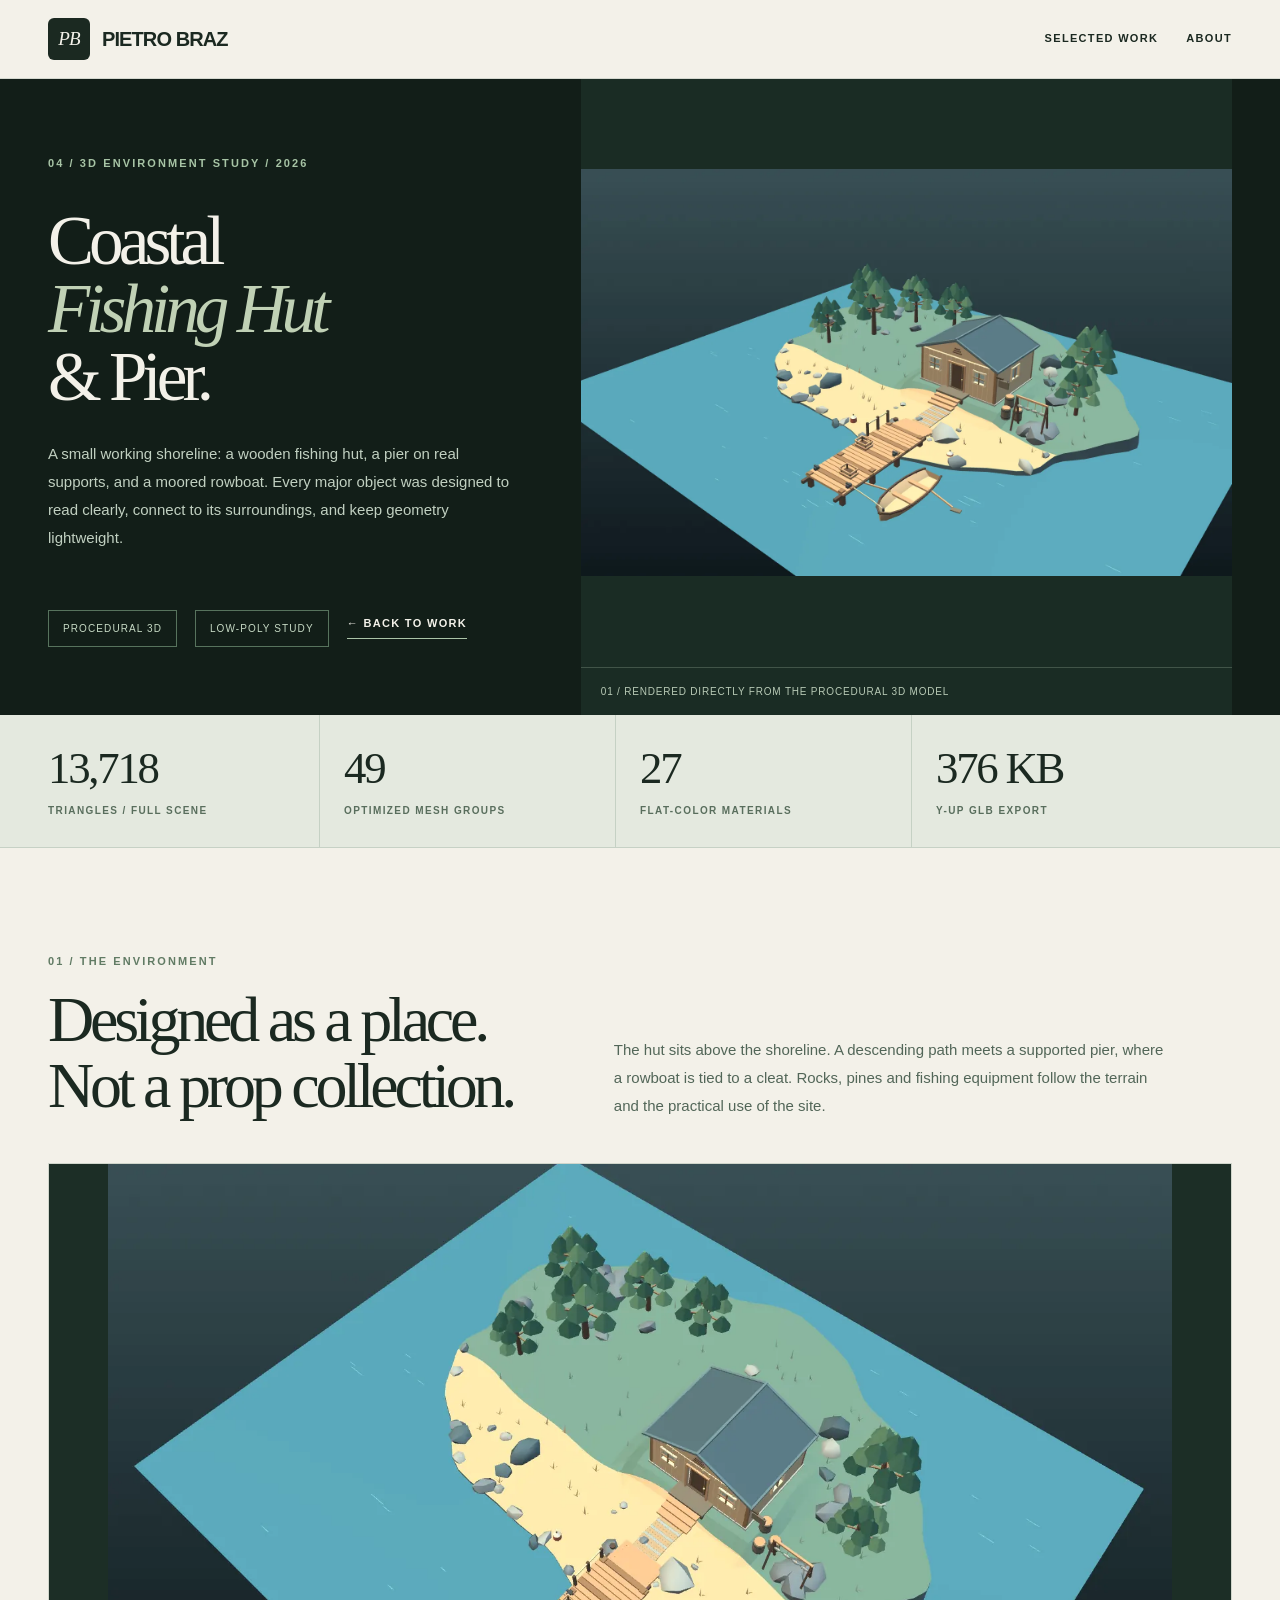
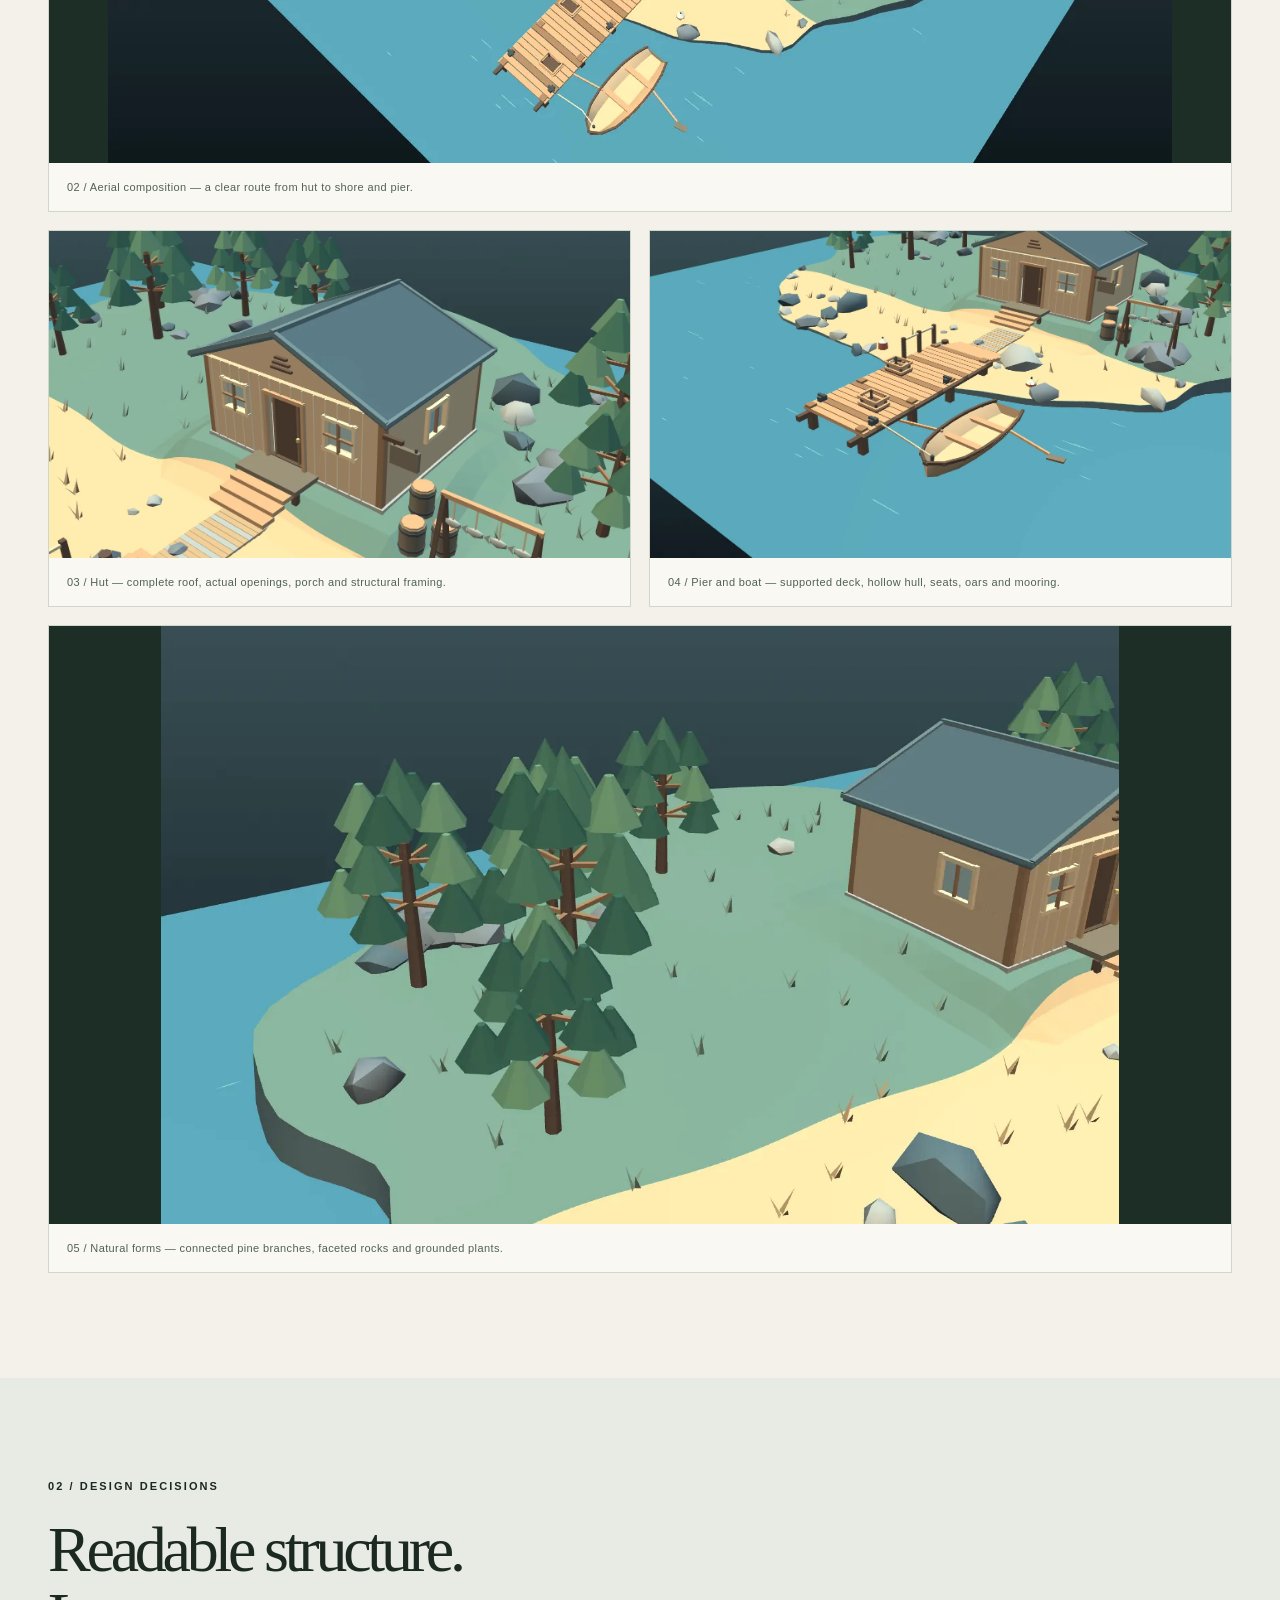
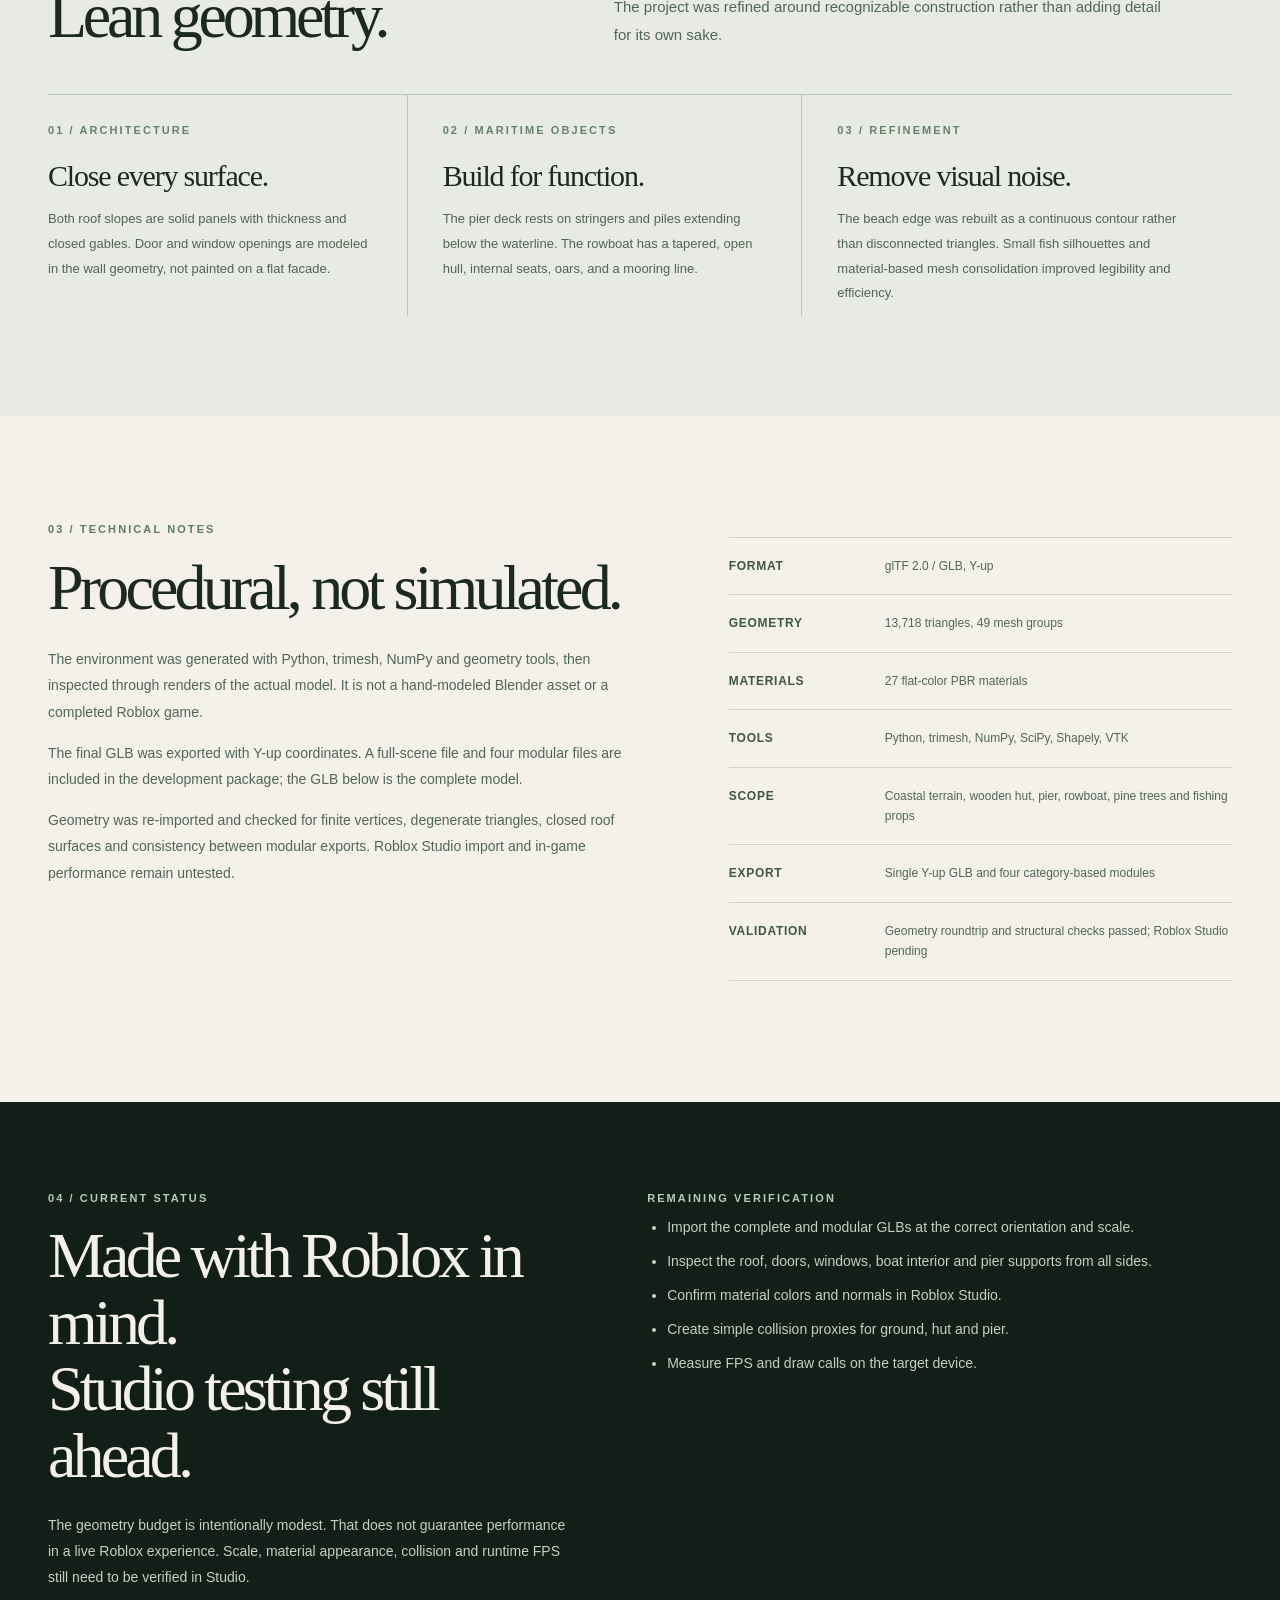
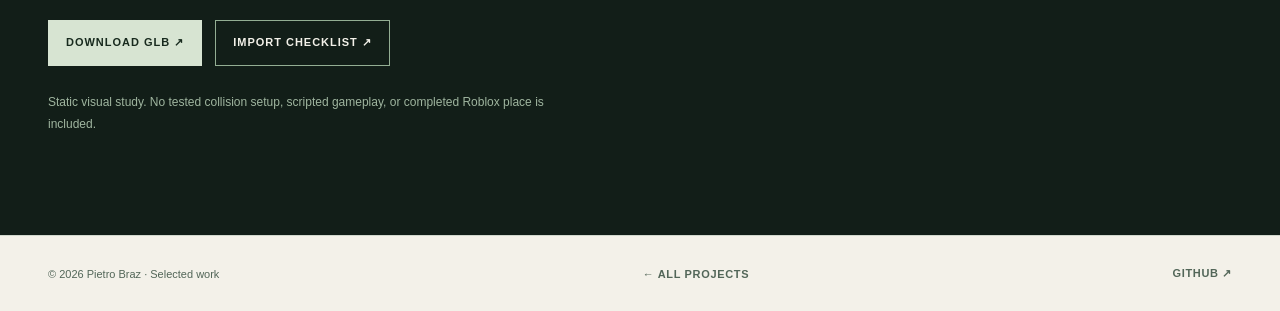
==== projects/coastal-fishing-hut-pier.html @ a3931c4f "Publish Coastal Fishing Hut & Pier low-poly environment study" ====
<!doctype html>
<html lang="en">
<head>
<meta charset="utf-8">
<meta name="viewport" content="width=device-width, initial-scale=1">
<meta name="theme-color" content="#1b2921">
<meta name="author" content="Pietro Braz">
<meta name="description" content="Coastal Fishing Hut & Pier is an original low-poly 3D environment study: a complete wooden fishing hut, supported pier, hollow rowboat and coherent coastal terrain. View real model renders and technical notes.">
<meta name="robots" content="index, follow, max-image-preview:large">
<link rel="canonical" href="https://pie030.github.io/projects/coastal-fishing-hut-pier.html">
<link rel="icon" href="../favicon.svg" type="image/svg+xml">
<meta property="og:type" content="article">
<meta property="og:title" content="Coastal Fishing Hut & Pier — Pietro Braz">
<meta property="og:description" content="An original low-poly coastal environment study: 13,718 triangles, 49 mesh groups, a hollow rowboat and an import-ready Y-up GLB for further Roblox Studio testing.">
<meta property="og:url" content="https://pie030.github.io/projects/coastal-fishing-hut-pier.html">
<meta property="og:image" content="https://pie030.github.io/assets/coastal-social.jpg">
<meta property="og:image:width" content="1200"><meta property="og:image:height" content="630">
<meta name="twitter:card" content="summary_large_image">
<meta name="twitter:image" content="https://pie030.github.io/assets/coastal-social.jpg">
<title>Coastal Fishing Hut & Pier — Pietro Braz</title>
<link rel="stylesheet" href="../css/creekside.css">
</head>
<body>
<a class="skip" href="#main">Skip to content</a>
<header class="header"><div class="wrap header-inner"><a class="brand" href="../index.html" aria-label="Pietro Braz, portfolio home"><span class="mark" aria-hidden="true">PB</span><span>PIETRO BRAZ</span></a><nav class="nav" aria-label="Project navigation"><a href="../index.html#work">Selected work</a><a href="../index.html#about">About</a></nav></div></header>
<main id="main">
<section class="hero"><div class="wrap hero-grid">
<div class="hero-copy"><div><div class="eyebrow">04 / 3D Environment Study / 2026</div><h1>Coastal<br><em>Fishing Hut</em><br>&amp; Pier.</h1><p>A small working shoreline: a wooden fishing hut, a pier on real supports, and a moored rowboat. Every major object was designed to read clearly, connect to its surroundings, and keep geometry lightweight.</p></div><div class="hero-bottom"><span class="pill">Procedural 3D</span><span class="pill">Low-poly study</span><a class="back" href="../index.html#work">← Back to work</a></div></div>
<figure class="hero-visual"><img src="../assets/coastal-hero.webp" width="1600" height="1000" alt="Actual 3D render of a low-poly fishing hut on an island, with a wooden pier, rowboat, sandy shore and pines" fetchpriority="high"><figcaption>01 / Rendered directly from the procedural 3D model</figcaption></figure>
</div></section>
<div class="stats"><div class="wrap stats-grid"><div class="stat"><strong>13,718</strong><span>Triangles / Full scene</span></div><div class="stat"><strong>49</strong><span>Optimized mesh groups</span></div><div class="stat"><strong>27</strong><span>Flat-color materials</span></div><div class="stat"><strong>376 KB</strong><span>Y-up GLB export</span></div></div></div>
<section class="section" id="scene"><div class="wrap"><div class="section-head"><div><div class="eyebrow">01 / The environment</div><h2>Designed as a place.<br>Not a prop collection.</h2></div><p>The hut sits above the shoreline. A descending path meets a supported pier, where a rowboat is tied to a cleat. Rocks, pines and fishing equipment follow the terrain and the practical use of the site.</p></div>
<div class="gallery">
<figure class="frame wide"><img src="../assets/coastal-aerial.webp" alt="Aerial view showing the hut, descending path, supported pier, boat, beach and wooded headland" width="1600" height="900" loading="lazy"><figcaption>02 / Aerial composition — a clear route from hut to shore and pier.</figcaption></figure>
<figure class="frame half"><img src="../assets/coastal-hut.webp" alt="Close-up of the wooden fishing hut with fully closed gabled roof, actual window openings, door, porch and stairs" width="1400" height="875" loading="lazy"><figcaption>03 / Hut — complete roof, actual openings, porch and structural framing.</figcaption></figure>
<figure class="frame half"><img src="../assets/coastal-boat.webp" alt="Close-up of the pier with support piles below the water, crates, cleats and a hollow tapered rowboat with oars" width="1400" height="875" loading="lazy"><figcaption>04 / Pier and boat — supported deck, hollow hull, seats, oars and mooring.</figcaption></figure>
<figure class="frame wide"><img src="../assets/coastal-nature.webp" alt="Faceted pines with connected trunks and branches, coastal rocks and grasses on the land" width="1400" height="875" loading="lazy"><figcaption>05 / Natural forms — connected pine branches, faceted rocks and grounded plants.</figcaption></figure>
</div></div></section>
<section class="process"><div class="wrap"><div class="eyebrow">02 / Design decisions</div><div class="section-head" style="margin-top:4px;margin-bottom:0"><h2>Readable structure.<br>Lean geometry.</h2><p>The project was refined around recognizable construction rather than adding detail for its own sake.</p></div><div class="process-grid">
<div class="process-item"><div class="eyebrow">01 / Architecture</div><h3>Close every surface.</h3><p>Both roof slopes are solid panels with thickness and closed gables. Door and window openings are modeled in the wall geometry, not painted on a flat facade.</p></div>
<div class="process-item"><div class="eyebrow">02 / Maritime objects</div><h3>Build for function.</h3><p>The pier deck rests on stringers and piles extending below the waterline. The rowboat has a tapered, open hull, internal seats, oars, and a mooring line.</p></div>
<div class="process-item"><div class="eyebrow">03 / Refinement</div><h3>Remove visual noise.</h3><p>The beach edge was rebuilt as a continuous contour rather than disconnected triangles. Small fish silhouettes and material-based mesh consolidation improved legibility and efficiency.</p></div>
</div></div></section>
<section class="section"><div class="wrap details"><div><div class="eyebrow">03 / Technical notes</div><h2>Procedural, not simulated.</h2><p>The environment was generated with Python, trimesh, NumPy and geometry tools, then inspected through renders of the actual model. It is not a hand-modeled Blender asset or a completed Roblox game.</p><p>The final GLB was exported with Y-up coordinates. A full-scene file and four modular files are included in the development package; the GLB below is the complete model.</p><p>Geometry was re-imported and checked for finite vertices, degenerate triangles, closed roof surfaces and consistency between modular exports. Roblox Studio import and in-game performance remain untested.</p></div><dl class="facts"><div class="fact"><dt>Format</dt><dd>glTF 2.0 / GLB, Y-up</dd></div><div class="fact"><dt>Geometry</dt><dd>13,718 triangles, 49 mesh groups</dd></div><div class="fact"><dt>Materials</dt><dd>27 flat-color PBR materials</dd></div><div class="fact"><dt>Tools</dt><dd>Python, trimesh, NumPy, SciPy, Shapely, VTK</dd></div><div class="fact"><dt>Scope</dt><dd>Coastal terrain, wooden hut, pier, rowboat, pine trees and fishing props</dd></div><div class="fact"><dt>Export</dt><dd>Single Y-up GLB and four category-based modules</dd></div><div class="fact"><dt>Validation</dt><dd>Geometry roundtrip and structural checks passed; Roblox Studio pending</dd></div></dl></div></section>
<section class="status"><div class="wrap status-grid"><div><div class="eyebrow">04 / Current status</div><h2>Made with Roblox in mind.<br>Studio testing still ahead.</h2><p>The geometry budget is intentionally modest. That does not guarantee performance in a live Roblox experience. Scale, material appearance, collision and runtime FPS still need to be verified in Studio.</p><div class="actions"><a class="action primary" href="../assets/coastal-fishing-hut-pier-yup.glb" download>Download GLB ↗</a><a class="action" href="../docs/coastal-studio-validation.md">Import checklist ↗</a></div><p class="status-note">Static visual study. No tested collision setup, scripted gameplay, or completed Roblox place is included.</p></div><div><div class="eyebrow">Remaining verification</div><ul><li>Import the complete and modular GLBs at the correct orientation and scale.</li><li>Inspect the roof, doors, windows, boat interior and pier supports from all sides.</li><li>Confirm material colors and normals in Roblox Studio.</li><li>Create simple collision proxies for ground, hut and pier.</li><li>Measure FPS and draw calls on the target device.</li></ul></div></div></section>
</main>
<footer class="footer"><div class="wrap footer-inner"><span>© 2026 Pietro Braz · Selected work</span><a href="../index.html#work">← All projects</a><a href="https://github.com/pie030" target="_blank" rel="noopener noreferrer">GitHub ↗</a></div></footer>
</body></html>
---- css/creekside.css ----
:root{--forest:#1b2921;--deep:#121e18;--paper:#f3f1e9;--white:#faf9f4;--sage:#c0d1b5;--line:#d4d8cf;--ink:#1b2921;--muted:#526658;--serif:Georgia,'Times New Roman',serif;--sans:Arial,Helvetica,sans-serif}
*{box-sizing:border-box}html{scroll-behavior:smooth}body{margin:0;background:var(--paper);color:var(--ink);font-family:var(--sans);-webkit-font-smoothing:antialiased}a{color:inherit;text-decoration:none}img{max-width:100%;display:block}button{font:inherit}.wrap{width:min(1300px,calc(100% - 96px));margin-inline:auto}.skip{position:absolute;left:-9999px;top:8px;z-index:10;background:white;color:#17251b;padding:12px}.skip:focus{left:8px}:focus-visible{outline:3px solid #9fc69e;outline-offset:5px}
.header{position:relative;z-index:2;background:#f3f1e9;border-bottom:1px solid var(--line)}.header-inner{min-height:78px;display:flex;align-items:center;justify-content:space-between;gap:22px}.brand{display:flex;align-items:center;gap:12px;font-weight:800;letter-spacing:-.045em;font-size:20px;white-space:nowrap}.mark{display:grid;place-items:center;width:42px;height:42px;border-radius:6px;background:var(--forest);color:var(--paper);font:italic 19px var(--serif)}.nav{display:flex;gap:28px;align-items:center}.nav a{font-size:11px;letter-spacing:.12em;text-transform:uppercase;font-weight:700;line-height:1.6}.nav a:hover,.footer a:hover{text-decoration:underline;text-underline-offset:5px}
.eyebrow{font-size:11px;font-weight:700;letter-spacing:.19em;text-transform:uppercase;line-height:1.6}.hero{background:var(--deep);color:var(--paper)}.hero-grid{display:grid;grid-template-columns:minmax(0,.9fr) minmax(0,1.1fr);min-height:620px}.hero-copy{padding:76px 44px 68px 0;display:flex;flex-direction:column;justify-content:space-between;min-width:0}.hero .eyebrow{color:#a7c4a5}.hero h1{font:400 clamp(55px,5.4vw,88px)/.99 var(--serif);letter-spacing:-.072em;margin:34px 0 28px;text-wrap:balance}.hero h1 em{font-weight:400;color:var(--sage)}.hero p{font-size:15px;line-height:1.88;color:#c1d0c1;max-width:470px}.hero-bottom{display:flex;align-items:center;gap:18px;flex-wrap:wrap;margin-top:42px}.pill{font-size:10px;letter-spacing:.11em;text-transform:uppercase;border:1px solid #57735d;color:#c6d9c4;padding:12px 14px}.back{font-size:11px;font-weight:700;letter-spacing:.12em;text-transform:uppercase;border-bottom:1px solid #abc4a8;padding-bottom:9px}.hero-visual{margin:0;min-width:0;display:flex;flex-direction:column;background:#1a2c24;align-self:stretch}.hero-visual img{width:100%;height:100%;min-height:520px;object-fit:contain;flex:1}.hero-visual figcaption{font-size:10px;letter-spacing:.08em;text-transform:uppercase;color:#b7c9b5;padding:16px 20px;border-top:1px solid #415448;line-height:1.5}
.stats{background:#e4e9df;border-bottom:1px solid #c6d1c5}.stats-grid{display:grid;grid-template-columns:repeat(4,minmax(0,1fr))}.stat{padding:29px 24px 29px 0;border-right:1px solid #c5d1c4;margin-right:24px}.stat:last-child{border:0;margin-right:0}.stat strong{display:block;font:400 clamp(32px,3.5vw,51px)/1.1 var(--serif);letter-spacing:-.05em}.stat span{display:block;font-size:10px;font-weight:700;letter-spacing:.14em;text-transform:uppercase;color:#596e5d;margin-top:10px;line-height:1.5}
.section{padding:105px 0}.section-head{display:grid;grid-template-columns:minmax(0,.9fr) minmax(0,1.1fr);gap:60px;align-items:end;margin-bottom:44px}.section-head h2{font:400 clamp(48px,5vw,75px)/1.03 var(--serif);letter-spacing:-.066em;margin:17px 0 0;text-wrap:balance}.section-head p{max-width:550px;margin:0;font-size:15px;line-height:1.85;color:#526658}.section .eyebrow{color:#617b64}.gallery{display:grid;grid-template-columns:repeat(12,minmax(0,1fr));gap:18px}.frame{margin:0;background:#1c2e26;border:1px solid #d0d6cb;overflow:hidden;min-width:0}.frame img{width:100%;height:auto;aspect-ratio:16/9;object-fit:cover}.frame figcaption{background:#f9f8f2;color:#506255;padding:15px 18px;font-size:11px;line-height:1.65;letter-spacing:.035em}.frame.wide{grid-column:span 12}.frame.half{grid-column:span 6}.frame.wide img{aspect-ratio:16/8.1;object-fit:contain;background:#1c2e26}
.process{background:#e7ebe3;padding:100px 0}.process-grid{display:grid;grid-template-columns:repeat(3,minmax(0,1fr));gap:0;border-top:1px solid #b9c8b9;margin-top:45px}.process-item{padding:27px 35px 10px 0;margin-right:35px;border-right:1px solid #b9c8b9}.process-item:last-child{border:0;margin-right:0}.process-item h3{font:400 30px var(--serif);letter-spacing:-.04em;margin:20px 0 14px}.process-item p{font-size:13px;line-height:1.9;color:#516554;margin:0}.process-item .eyebrow{color:#66816b}
.details{display:grid;grid-template-columns:minmax(0,1.08fr) minmax(0,.92fr);gap:90px;align-items:start}.details h2{font:400 clamp(45px,5vw,72px)/1.05 var(--serif);letter-spacing:-.06em;margin:15px 0 25px}.details p{font-size:14px;line-height:1.9;color:#526658}.facts{border-top:1px solid #ccd4ca}.fact{display:grid;grid-template-columns:140px 1fr;gap:16px;border-bottom:1px solid #ccd4ca;padding:18px 0;font-size:12px;line-height:1.7}.fact dt{font-weight:700;letter-spacing:.06em;text-transform:uppercase;color:#425647}.fact dd{margin:0;color:#526658}.status{background:var(--deep);color:var(--paper);padding:88px 0}.status-grid{display:grid;grid-template-columns:minmax(0,.95fr) minmax(0,1.05fr);gap:70px}.status h2{font:400 clamp(45px,5vw,72px)/1.04 var(--serif);letter-spacing:-.06em;margin:16px 0 24px}.status p,.status li{font-size:14px;line-height:1.85;color:#c3d1c3}.status ul{padding-left:20px;margin:4px 0 0}.status li{padding:4px 0}.status .eyebrow{color:#b5cdb2}.actions{display:flex;gap:13px;flex-wrap:wrap;margin-top:29px}.action{display:inline-flex;align-items:center;justify-content:center;min-height:46px;padding:12px 17px;border:1px solid #93ae93;font-size:11px;letter-spacing:.09em;font-weight:700;text-transform:uppercase;color:#f3f1e9}.action.primary{background:#d7e4d2;color:#182a1e;border-color:#d7e4d2}.action:hover{filter:brightness(1.12)}.status-note{font-size:12px!important;color:#9fb59f!important;margin-top:25px}.footer{background:#f3f1e9;padding:31px 0;border-top:1px solid #d1d8cd}.footer-inner{display:flex;justify-content:space-between;align-items:center;gap:20px;flex-wrap:wrap;font-size:11px;color:#526658}.footer a{font-weight:700;letter-spacing:.06em;text-transform:uppercase}
@media(max-width:1000px){.hero-grid{grid-template-columns:1fr}.hero-copy{padding:62px 0 40px}.hero-visual img{min-height:0;max-height:560px}.section-head{gap:30px}.details{gap:45px}.status-grid{gap:45px}.wrap{width:min(100% - 64px,1300px)}}
@media(max-width:650px){.wrap{width:calc(100% - 36px)}.header-inner{min-height:68px}.brand{font-size:17px}.mark{width:36px;height:36px}.nav{gap:13px}.nav a{font-size:10px;letter-spacing:.04em}.nav a:nth-child(2){display:none}.hero-copy{padding:47px 0 34px}.hero h1{font-size:clamp(45px,11vw,68px);margin:24px 0}.hero p{font-size:14px}.hero-visual img{max-height:none;aspect-ratio:16/10;object-fit:contain}.stats-grid{grid-template-columns:repeat(2,minmax(0,1fr))}.stat{padding:23px 8px 23px 0;margin-right:10px}.stat:nth-child(2){border:0;margin-right:0}.stat:nth-child(-n+2){border-bottom:1px solid #c5d1c4}.stat strong{font-size:36px}.section{padding:68px 0}.section-head{grid-template-columns:1fr;gap:19px;margin-bottom:30px}.section-head h2{font-size:clamp(45px,11vw,64px)}.section-head p{font-size:14px}.gallery{gap:14px}.frame.half{grid-column:span 12}.frame.wide img{aspect-ratio:16/10}.process{padding:70px 0}.process-grid{grid-template-columns:1fr;margin-top:30px}.process-item{border-right:0;border-bottom:1px solid #b9c8b9;padding:24px 0;margin:0}.process-item:last-child{border:0}.details{grid-template-columns:1fr;gap:30px}.details h2{font-size:52px}.fact{grid-template-columns:112px 1fr}.status{padding:70px 0}.status-grid{grid-template-columns:1fr;gap:25px}.status h2{font-size:52px}.footer-inner{flex-direction:column;align-items:flex-start}}
@media(prefers-reduced-motion:reduce){html{scroll-behavior:auto}}
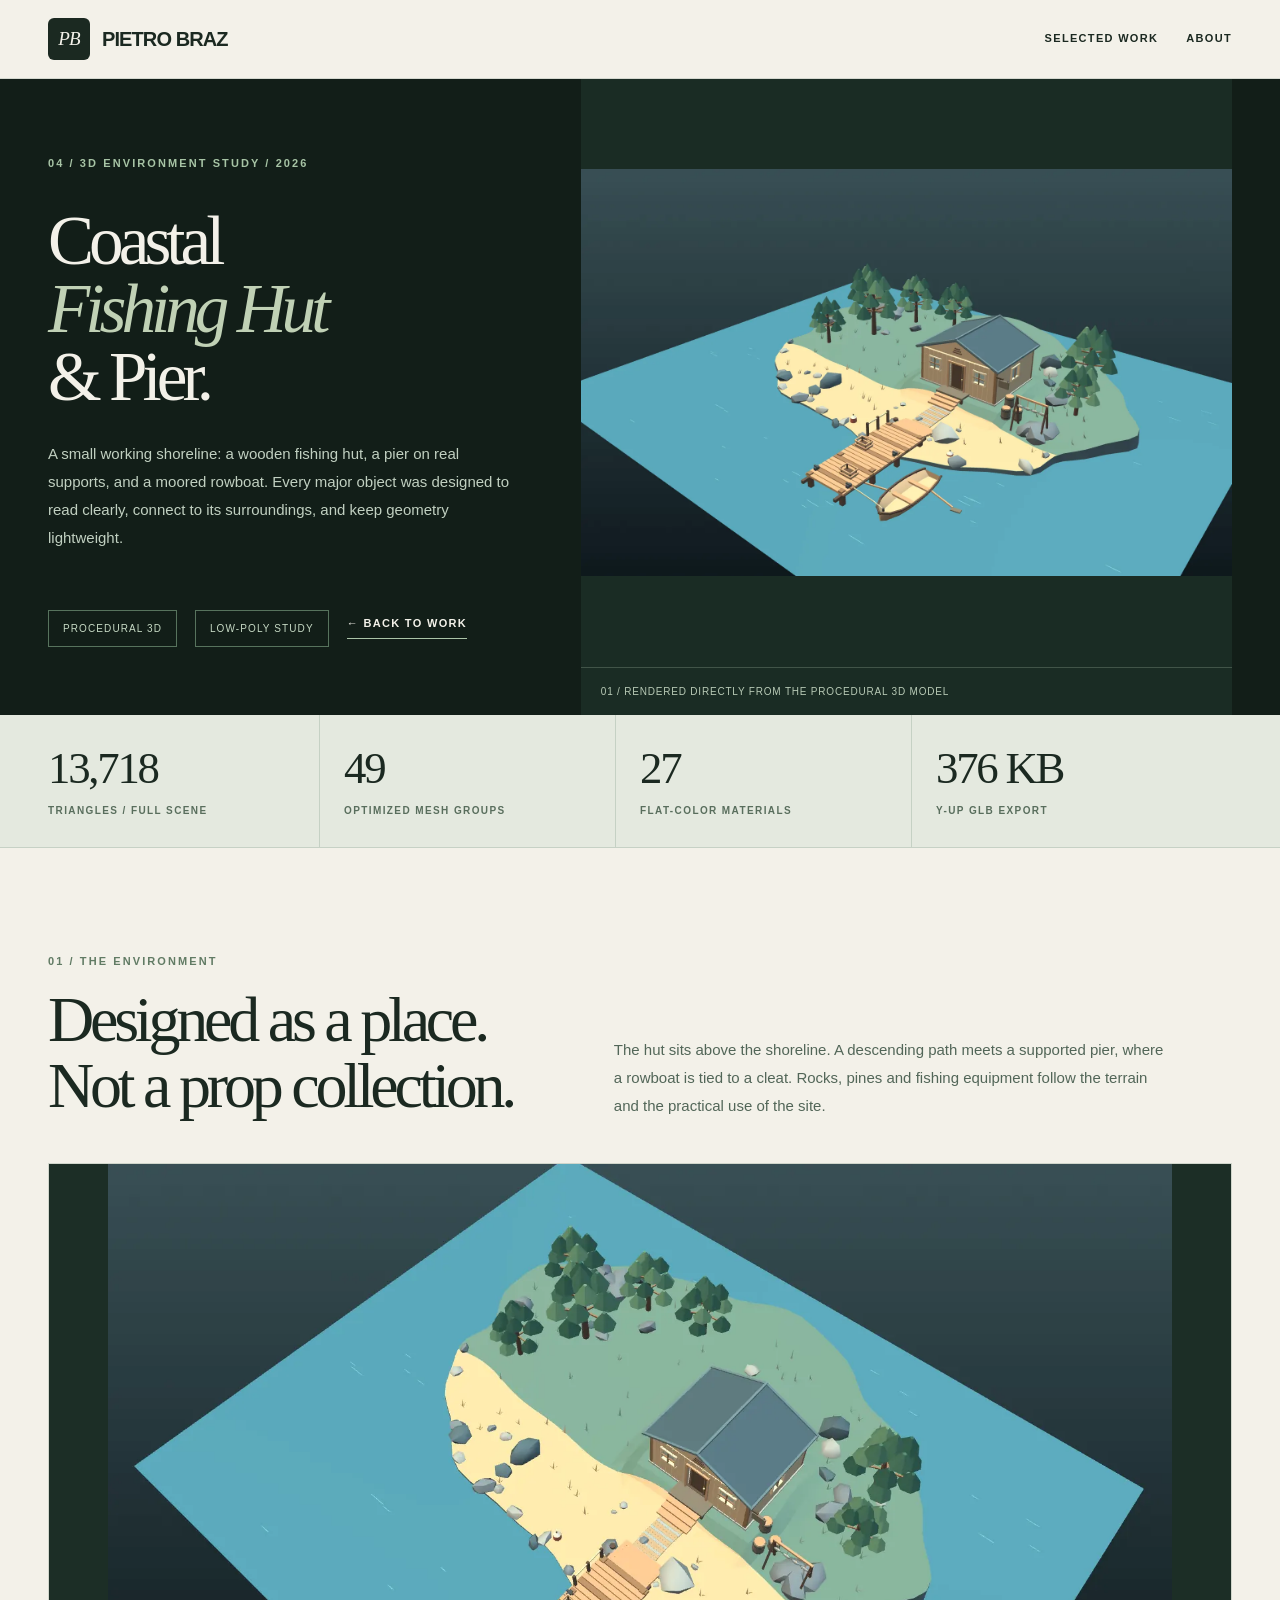
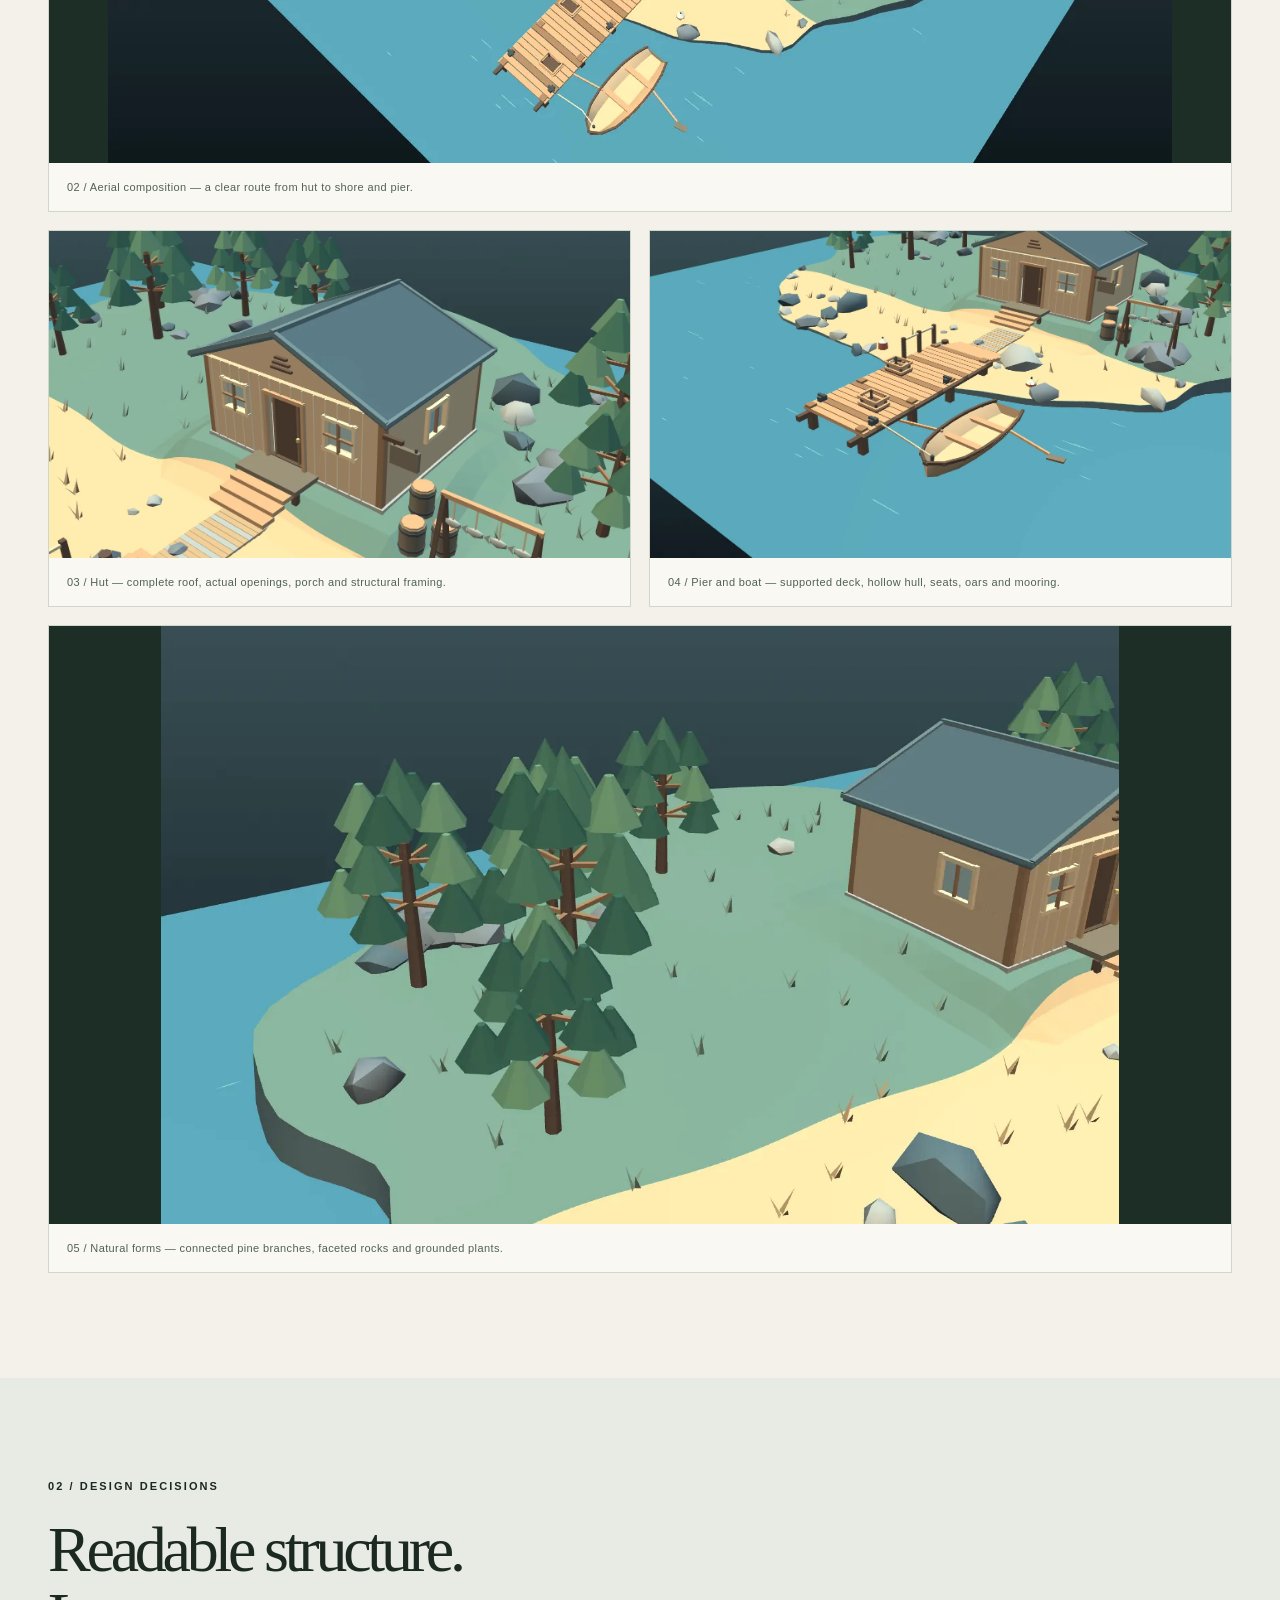
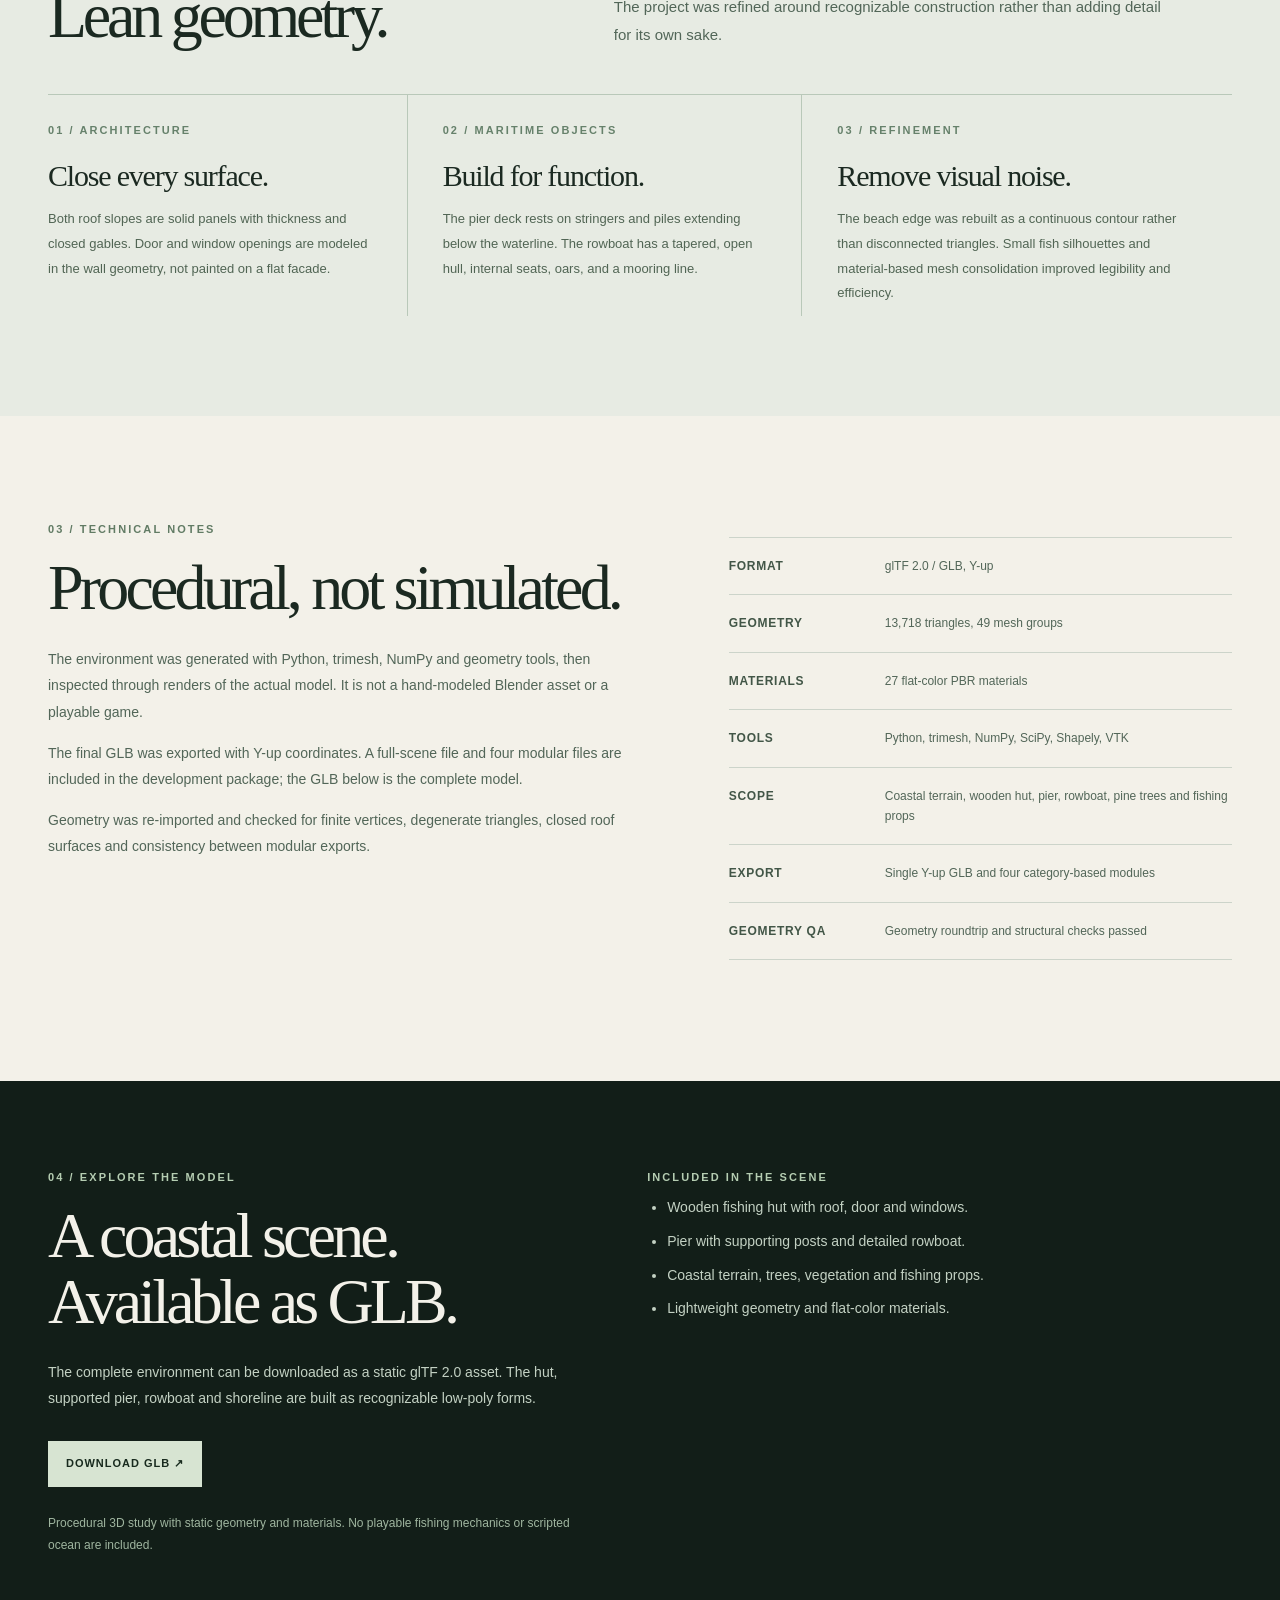
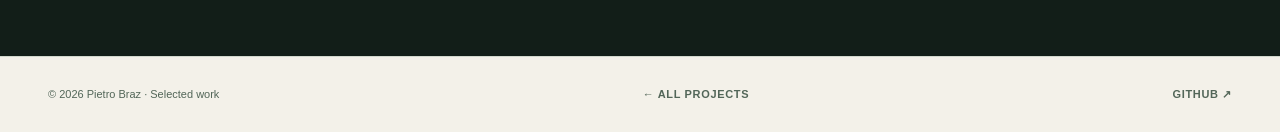
==== commit 3c38efea: "Remove Roblox Studio validation copy and checklists from portfolio" ====
--- a/projects/coastal-fishing-hut-pier.html
+++ b/projects/coastal-fishing-hut-pier.html
@@ -11,7 +11,7 @@
 <link rel="icon" href="../favicon.svg" type="image/svg+xml">
 <meta property="og:type" content="article">
 <meta property="og:title" content="Coastal Fishing Hut & Pier — Pietro Braz">
-<meta property="og:description" content="An original low-poly coastal environment study: 13,718 triangles, 49 mesh groups, a hollow rowboat and an import-ready Y-up GLB for further Roblox Studio testing.">
+<meta property="og:description" content="An original low-poly coastal environment study: 13,718 triangles, 49 mesh groups, a hollow rowboat and a downloadable Y-up GLB.">
 <meta property="og:url" content="https://pie030.github.io/projects/coastal-fishing-hut-pier.html">
 <meta property="og:image" content="https://pie030.github.io/assets/coastal-social.jpg">
 <meta property="og:image:width" content="1200"><meta property="og:image:height" content="630">
@@ -41,8 +41,8 @@
 <div class="process-item"><div class="eyebrow">02 / Maritime objects</div><h3>Build for function.</h3><p>The pier deck rests on stringers and piles extending below the waterline. The rowboat has a tapered, open hull, internal seats, oars, and a mooring line.</p></div>
 <div class="process-item"><div class="eyebrow">03 / Refinement</div><h3>Remove visual noise.</h3><p>The beach edge was rebuilt as a continuous contour rather than disconnected triangles. Small fish silhouettes and material-based mesh consolidation improved legibility and efficiency.</p></div>
 </div></div></section>
-<section class="section"><div class="wrap details"><div><div class="eyebrow">03 / Technical notes</div><h2>Procedural, not simulated.</h2><p>The environment was generated with Python, trimesh, NumPy and geometry tools, then inspected through renders of the actual model. It is not a hand-modeled Blender asset or a completed Roblox game.</p><p>The final GLB was exported with Y-up coordinates. A full-scene file and four modular files are included in the development package; the GLB below is the complete model.</p><p>Geometry was re-imported and checked for finite vertices, degenerate triangles, closed roof surfaces and consistency between modular exports. Roblox Studio import and in-game performance remain untested.</p></div><dl class="facts"><div class="fact"><dt>Format</dt><dd>glTF 2.0 / GLB, Y-up</dd></div><div class="fact"><dt>Geometry</dt><dd>13,718 triangles, 49 mesh groups</dd></div><div class="fact"><dt>Materials</dt><dd>27 flat-color PBR materials</dd></div><div class="fact"><dt>Tools</dt><dd>Python, trimesh, NumPy, SciPy, Shapely, VTK</dd></div><div class="fact"><dt>Scope</dt><dd>Coastal terrain, wooden hut, pier, rowboat, pine trees and fishing props</dd></div><div class="fact"><dt>Export</dt><dd>Single Y-up GLB and four category-based modules</dd></div><div class="fact"><dt>Validation</dt><dd>Geometry roundtrip and structural checks passed; Roblox Studio pending</dd></div></dl></div></section>
-<section class="status"><div class="wrap status-grid"><div><div class="eyebrow">04 / Current status</div><h2>Made with Roblox in mind.<br>Studio testing still ahead.</h2><p>The geometry budget is intentionally modest. That does not guarantee performance in a live Roblox experience. Scale, material appearance, collision and runtime FPS still need to be verified in Studio.</p><div class="actions"><a class="action primary" href="../assets/coastal-fishing-hut-pier-yup.glb" download>Download GLB ↗</a><a class="action" href="../docs/coastal-studio-validation.md">Import checklist ↗</a></div><p class="status-note">Static visual study. No tested collision setup, scripted gameplay, or completed Roblox place is included.</p></div><div><div class="eyebrow">Remaining verification</div><ul><li>Import the complete and modular GLBs at the correct orientation and scale.</li><li>Inspect the roof, doors, windows, boat interior and pier supports from all sides.</li><li>Confirm material colors and normals in Roblox Studio.</li><li>Create simple collision proxies for ground, hut and pier.</li><li>Measure FPS and draw calls on the target device.</li></ul></div></div></section>
+<section class="section"><div class="wrap details"><div><div class="eyebrow">03 / Technical notes</div><h2>Procedural, not simulated.</h2><p>The environment was generated with Python, trimesh, NumPy and geometry tools, then inspected through renders of the actual model. It is not a hand-modeled Blender asset or a playable game.</p><p>The final GLB was exported with Y-up coordinates. A full-scene file and four modular files are included in the development package; the GLB below is the complete model.</p><p>Geometry was re-imported and checked for finite vertices, degenerate triangles, closed roof surfaces and consistency between modular exports.</p></div><dl class="facts"><div class="fact"><dt>Format</dt><dd>glTF 2.0 / GLB, Y-up</dd></div><div class="fact"><dt>Geometry</dt><dd>13,718 triangles, 49 mesh groups</dd></div><div class="fact"><dt>Materials</dt><dd>27 flat-color PBR materials</dd></div><div class="fact"><dt>Tools</dt><dd>Python, trimesh, NumPy, SciPy, Shapely, VTK</dd></div><div class="fact"><dt>Scope</dt><dd>Coastal terrain, wooden hut, pier, rowboat, pine trees and fishing props</dd></div><div class="fact"><dt>Export</dt><dd>Single Y-up GLB and four category-based modules</dd></div><div class="fact"><dt>Geometry QA</dt><dd>Geometry roundtrip and structural checks passed</dd></div></dl></div></section>
+<section class="status"><div class="wrap status-grid"><div><div class="eyebrow">04 / Explore the model</div><h2>A coastal scene.<br>Available as GLB.</h2><p>The complete environment can be downloaded as a static glTF 2.0 asset. The hut, supported pier, rowboat and shoreline are built as recognizable low-poly forms.</p><div class="actions"><a class="action primary" href="../assets/coastal-fishing-hut-pier-yup.glb" download>Download GLB ↗</a></div><p class="status-note">Procedural 3D study with static geometry and materials. No playable fishing mechanics or scripted ocean are included.</p></div><div><div class="eyebrow">Included in the scene</div><ul><li>Wooden fishing hut with roof, door and windows.</li><li>Pier with supporting posts and detailed rowboat.</li><li>Coastal terrain, trees, vegetation and fishing props.</li><li>Lightweight geometry and flat-color materials.</li></ul></div></div></section>
 </main>
 <footer class="footer"><div class="wrap footer-inner"><span>© 2026 Pietro Braz · Selected work</span><a href="../index.html#work">← All projects</a><a href="https://github.com/pie030" target="_blank" rel="noopener noreferrer">GitHub ↗</a></div></footer>
 </body></html>
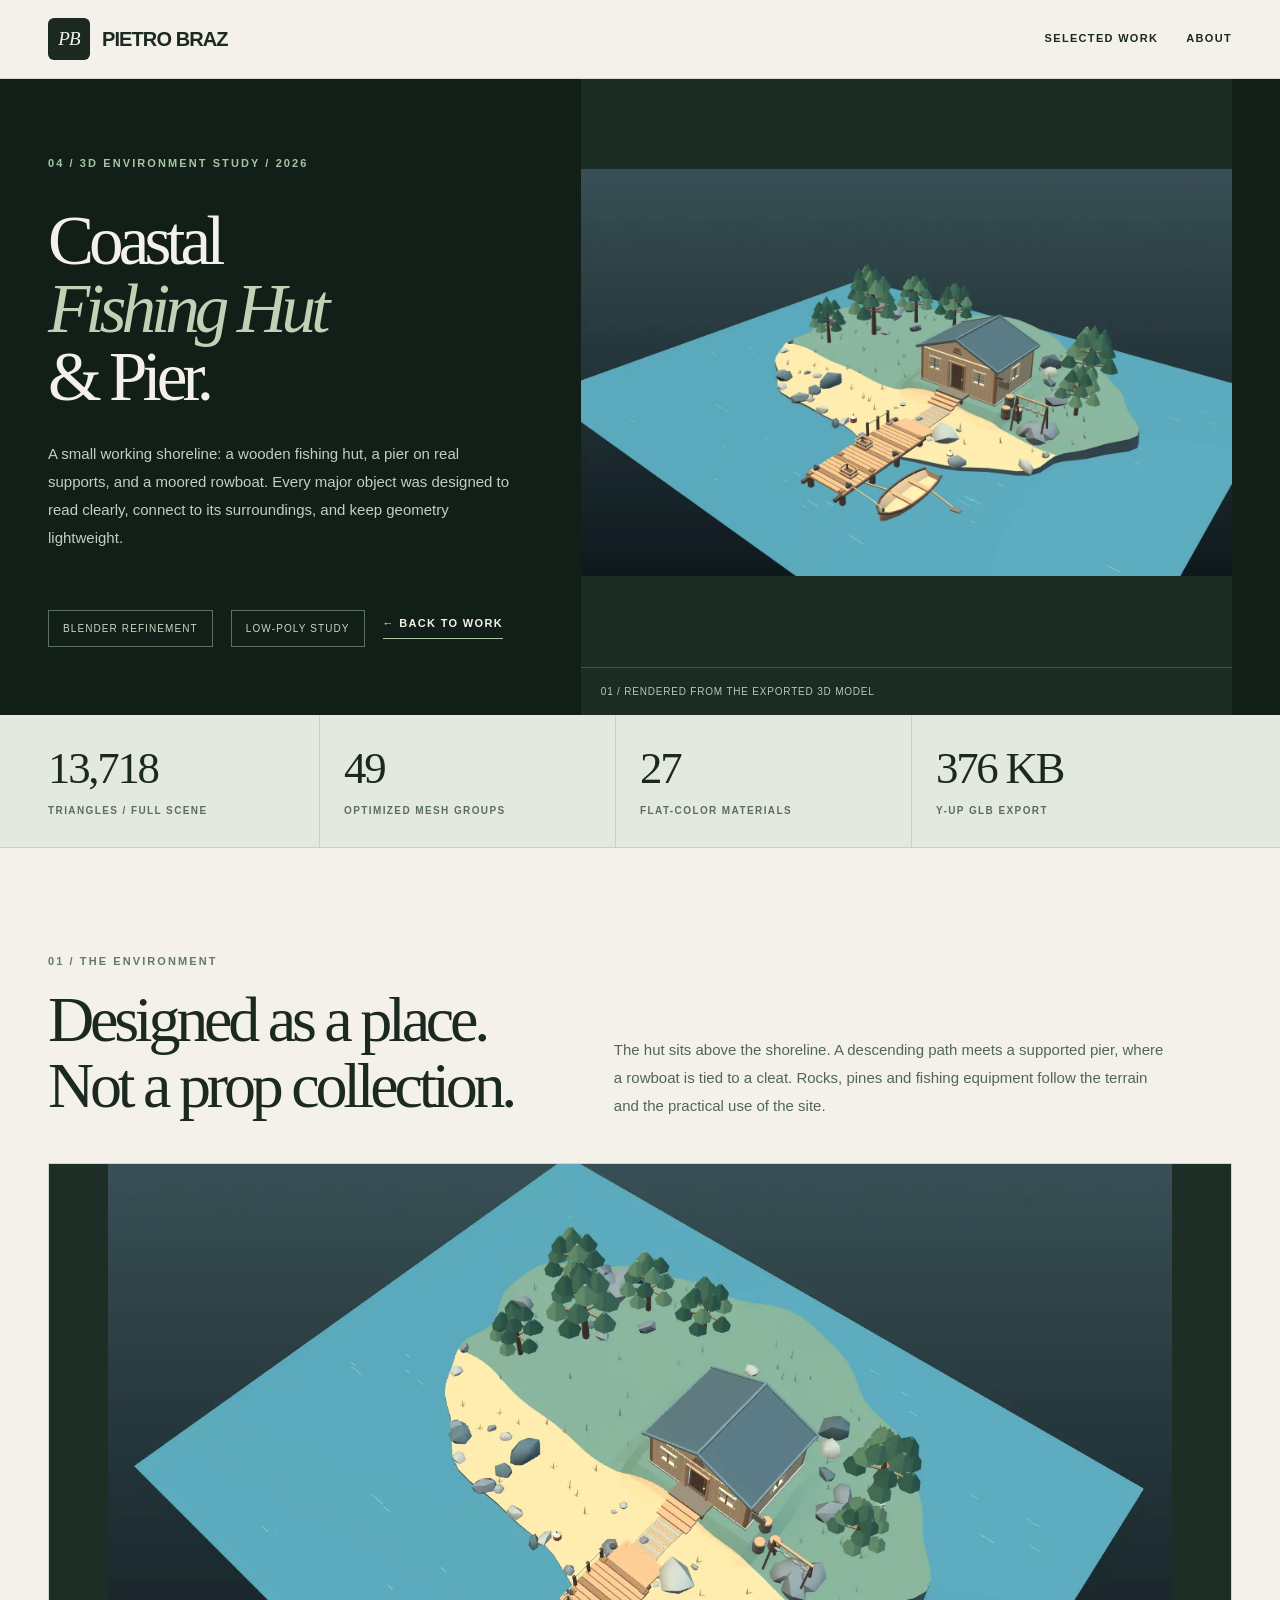
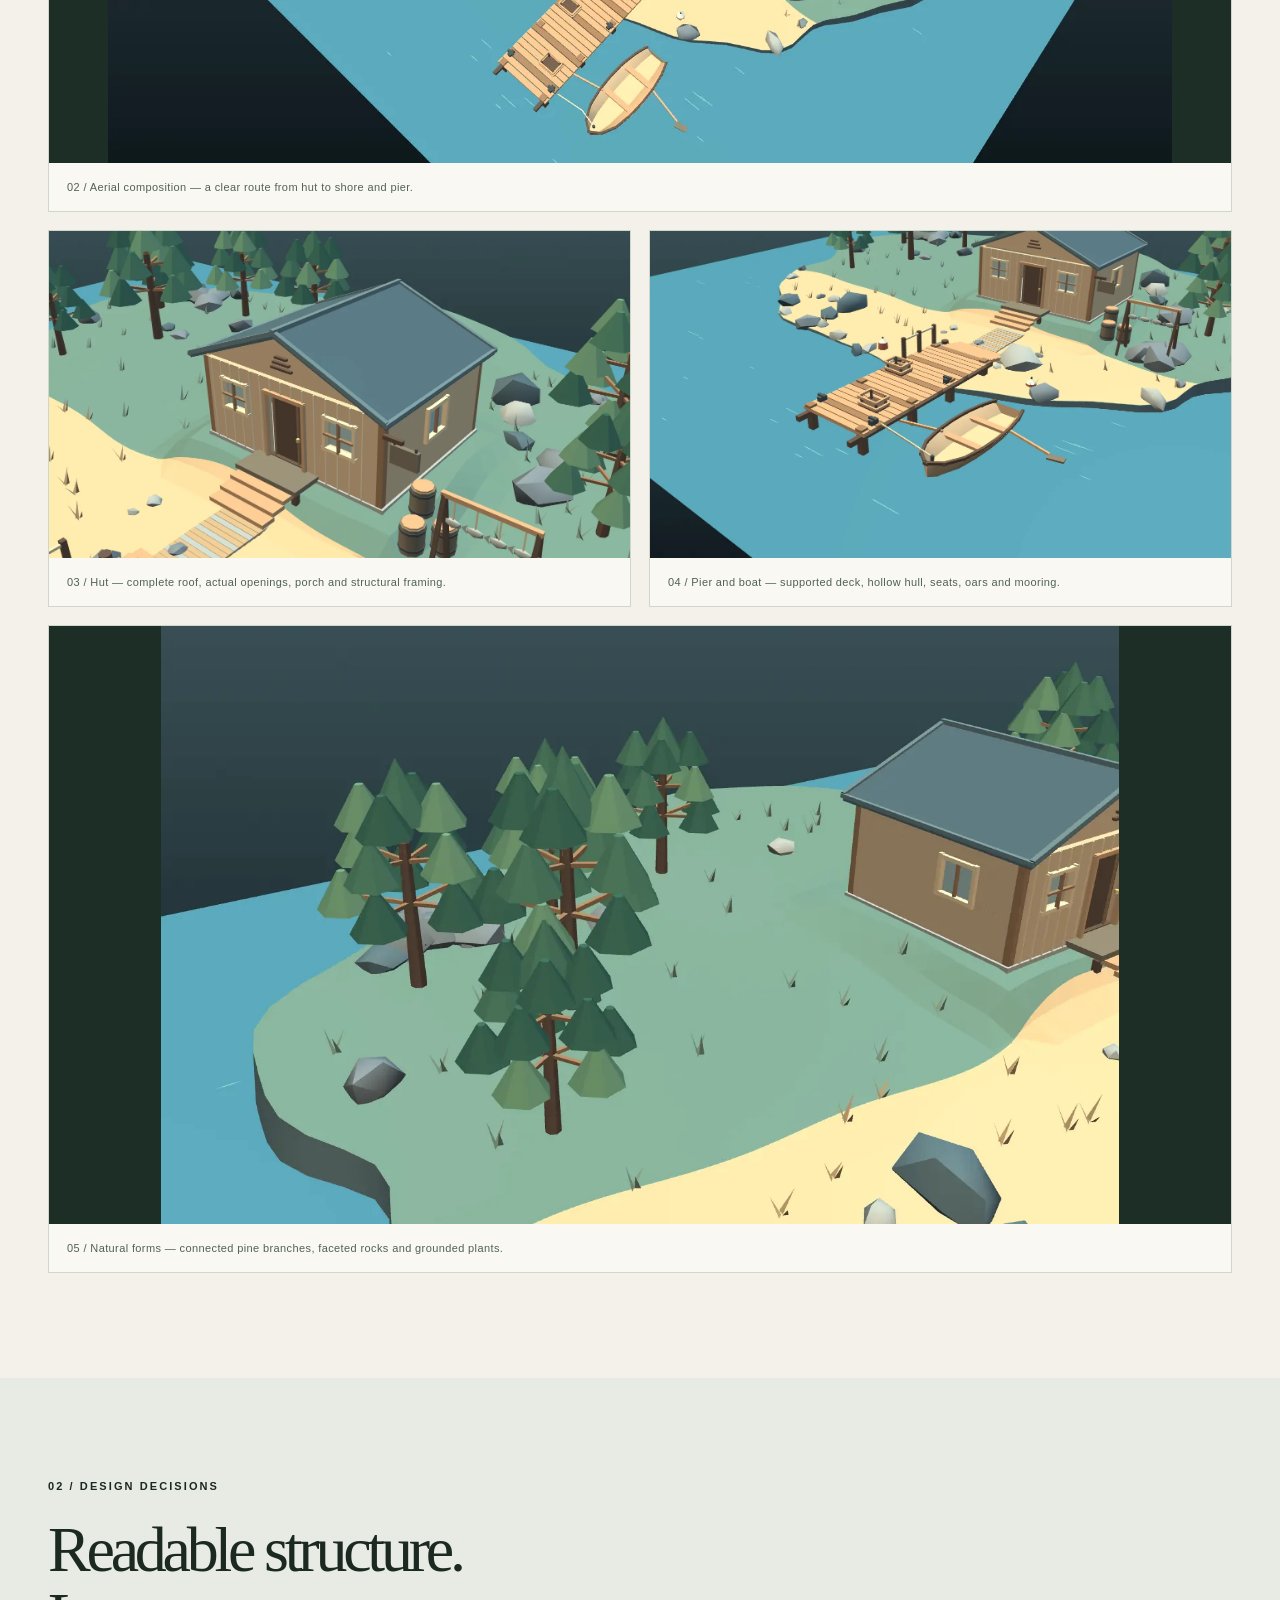
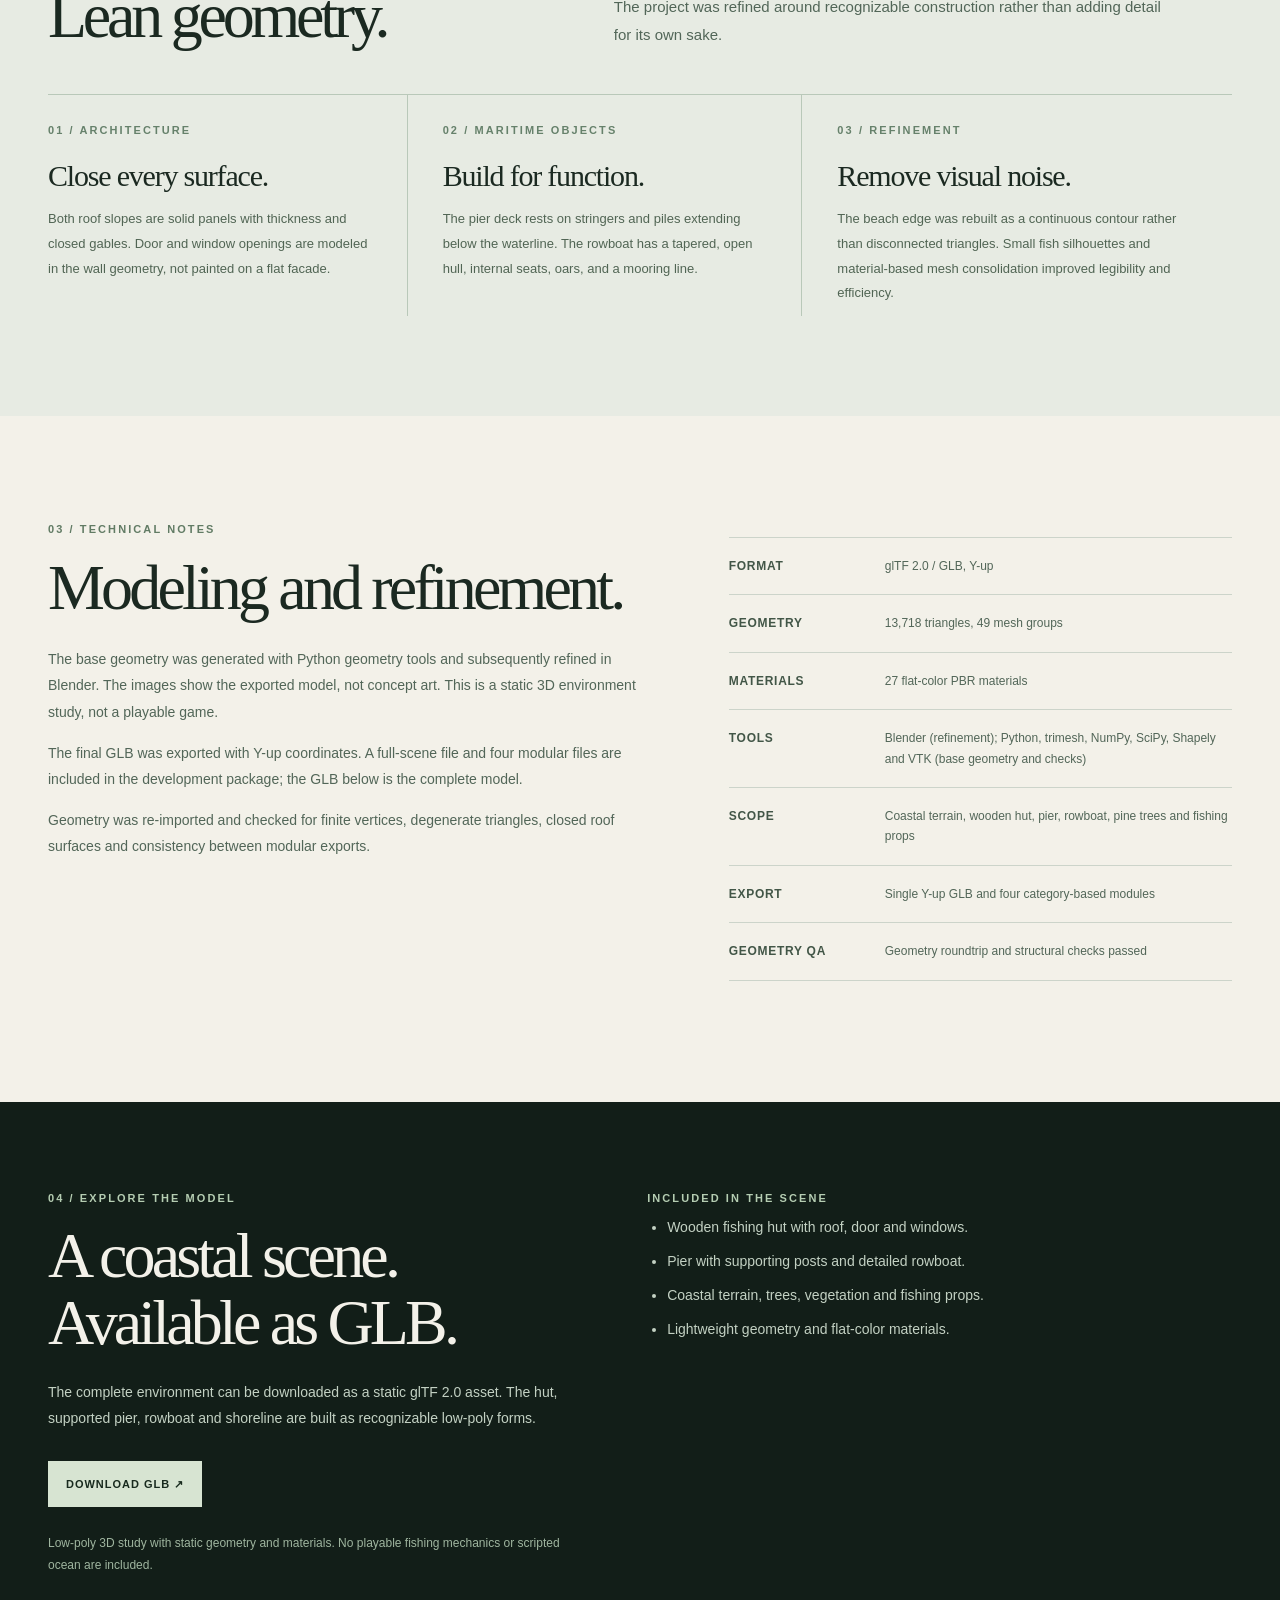
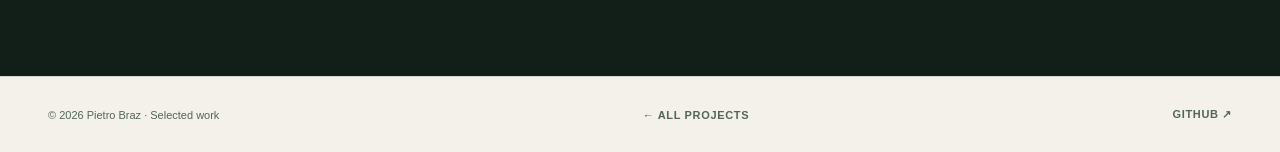
==== commit a7cda28e: "Update 3D portfolio copy to reflect Blender refinements and source geometry" ====
--- a/projects/coastal-fishing-hut-pier.html
+++ b/projects/coastal-fishing-hut-pier.html
@@ -25,8 +25,8 @@
 <header class="header"><div class="wrap header-inner"><a class="brand" href="../index.html" aria-label="Pietro Braz, portfolio home"><span class="mark" aria-hidden="true">PB</span><span>PIETRO BRAZ</span></a><nav class="nav" aria-label="Project navigation"><a href="../index.html#work">Selected work</a><a href="../index.html#about">About</a></nav></div></header>
 <main id="main">
 <section class="hero"><div class="wrap hero-grid">
-<div class="hero-copy"><div><div class="eyebrow">04 / 3D Environment Study / 2026</div><h1>Coastal<br><em>Fishing Hut</em><br>&amp; Pier.</h1><p>A small working shoreline: a wooden fishing hut, a pier on real supports, and a moored rowboat. Every major object was designed to read clearly, connect to its surroundings, and keep geometry lightweight.</p></div><div class="hero-bottom"><span class="pill">Procedural 3D</span><span class="pill">Low-poly study</span><a class="back" href="../index.html#work">← Back to work</a></div></div>
-<figure class="hero-visual"><img src="../assets/coastal-hero.webp" width="1600" height="1000" alt="Actual 3D render of a low-poly fishing hut on an island, with a wooden pier, rowboat, sandy shore and pines" fetchpriority="high"><figcaption>01 / Rendered directly from the procedural 3D model</figcaption></figure>
+<div class="hero-copy"><div><div class="eyebrow">04 / 3D Environment Study / 2026</div><h1>Coastal<br><em>Fishing Hut</em><br>&amp; Pier.</h1><p>A small working shoreline: a wooden fishing hut, a pier on real supports, and a moored rowboat. Every major object was designed to read clearly, connect to its surroundings, and keep geometry lightweight.</p></div><div class="hero-bottom"><span class="pill">Blender refinement</span><span class="pill">Low-poly study</span><a class="back" href="../index.html#work">← Back to work</a></div></div>
+<figure class="hero-visual"><img src="../assets/coastal-hero.webp" width="1600" height="1000" alt="Actual 3D render of a low-poly fishing hut on an island, with a wooden pier, rowboat, sandy shore and pines" fetchpriority="high"><figcaption>01 / Rendered from the exported 3D model</figcaption></figure>
 </div></section>
 <div class="stats"><div class="wrap stats-grid"><div class="stat"><strong>13,718</strong><span>Triangles / Full scene</span></div><div class="stat"><strong>49</strong><span>Optimized mesh groups</span></div><div class="stat"><strong>27</strong><span>Flat-color materials</span></div><div class="stat"><strong>376 KB</strong><span>Y-up GLB export</span></div></div></div>
 <section class="section" id="scene"><div class="wrap"><div class="section-head"><div><div class="eyebrow">01 / The environment</div><h2>Designed as a place.<br>Not a prop collection.</h2></div><p>The hut sits above the shoreline. A descending path meets a supported pier, where a rowboat is tied to a cleat. Rocks, pines and fishing equipment follow the terrain and the practical use of the site.</p></div>
@@ -41,8 +41,8 @@
 <div class="process-item"><div class="eyebrow">02 / Maritime objects</div><h3>Build for function.</h3><p>The pier deck rests on stringers and piles extending below the waterline. The rowboat has a tapered, open hull, internal seats, oars, and a mooring line.</p></div>
 <div class="process-item"><div class="eyebrow">03 / Refinement</div><h3>Remove visual noise.</h3><p>The beach edge was rebuilt as a continuous contour rather than disconnected triangles. Small fish silhouettes and material-based mesh consolidation improved legibility and efficiency.</p></div>
 </div></div></section>
-<section class="section"><div class="wrap details"><div><div class="eyebrow">03 / Technical notes</div><h2>Procedural, not simulated.</h2><p>The environment was generated with Python, trimesh, NumPy and geometry tools, then inspected through renders of the actual model. It is not a hand-modeled Blender asset or a playable game.</p><p>The final GLB was exported with Y-up coordinates. A full-scene file and four modular files are included in the development package; the GLB below is the complete model.</p><p>Geometry was re-imported and checked for finite vertices, degenerate triangles, closed roof surfaces and consistency between modular exports.</p></div><dl class="facts"><div class="fact"><dt>Format</dt><dd>glTF 2.0 / GLB, Y-up</dd></div><div class="fact"><dt>Geometry</dt><dd>13,718 triangles, 49 mesh groups</dd></div><div class="fact"><dt>Materials</dt><dd>27 flat-color PBR materials</dd></div><div class="fact"><dt>Tools</dt><dd>Python, trimesh, NumPy, SciPy, Shapely, VTK</dd></div><div class="fact"><dt>Scope</dt><dd>Coastal terrain, wooden hut, pier, rowboat, pine trees and fishing props</dd></div><div class="fact"><dt>Export</dt><dd>Single Y-up GLB and four category-based modules</dd></div><div class="fact"><dt>Geometry QA</dt><dd>Geometry roundtrip and structural checks passed</dd></div></dl></div></section>
-<section class="status"><div class="wrap status-grid"><div><div class="eyebrow">04 / Explore the model</div><h2>A coastal scene.<br>Available as GLB.</h2><p>The complete environment can be downloaded as a static glTF 2.0 asset. The hut, supported pier, rowboat and shoreline are built as recognizable low-poly forms.</p><div class="actions"><a class="action primary" href="../assets/coastal-fishing-hut-pier-yup.glb" download>Download GLB ↗</a></div><p class="status-note">Procedural 3D study with static geometry and materials. No playable fishing mechanics or scripted ocean are included.</p></div><div><div class="eyebrow">Included in the scene</div><ul><li>Wooden fishing hut with roof, door and windows.</li><li>Pier with supporting posts and detailed rowboat.</li><li>Coastal terrain, trees, vegetation and fishing props.</li><li>Lightweight geometry and flat-color materials.</li></ul></div></div></section>
+<section class="section"><div class="wrap details"><div><div class="eyebrow">03 / Technical notes</div><h2>Modeling and refinement.</h2><p>The base geometry was generated with Python geometry tools and subsequently refined in Blender. The images show the exported model, not concept art. This is a static 3D environment study, not a playable game.</p><p>The final GLB was exported with Y-up coordinates. A full-scene file and four modular files are included in the development package; the GLB below is the complete model.</p><p>Geometry was re-imported and checked for finite vertices, degenerate triangles, closed roof surfaces and consistency between modular exports.</p></div><dl class="facts"><div class="fact"><dt>Format</dt><dd>glTF 2.0 / GLB, Y-up</dd></div><div class="fact"><dt>Geometry</dt><dd>13,718 triangles, 49 mesh groups</dd></div><div class="fact"><dt>Materials</dt><dd>27 flat-color PBR materials</dd></div><div class="fact"><dt>Tools</dt><dd>Blender (refinement); Python, trimesh, NumPy, SciPy, Shapely and VTK (base geometry and checks)</dd></div><div class="fact"><dt>Scope</dt><dd>Coastal terrain, wooden hut, pier, rowboat, pine trees and fishing props</dd></div><div class="fact"><dt>Export</dt><dd>Single Y-up GLB and four category-based modules</dd></div><div class="fact"><dt>Geometry QA</dt><dd>Geometry roundtrip and structural checks passed</dd></div></dl></div></section>
+<section class="status"><div class="wrap status-grid"><div><div class="eyebrow">04 / Explore the model</div><h2>A coastal scene.<br>Available as GLB.</h2><p>The complete environment can be downloaded as a static glTF 2.0 asset. The hut, supported pier, rowboat and shoreline are built as recognizable low-poly forms.</p><div class="actions"><a class="action primary" href="../assets/coastal-fishing-hut-pier-yup.glb" download>Download GLB ↗</a></div><p class="status-note">Low-poly 3D study with static geometry and materials. No playable fishing mechanics or scripted ocean are included.</p></div><div><div class="eyebrow">Included in the scene</div><ul><li>Wooden fishing hut with roof, door and windows.</li><li>Pier with supporting posts and detailed rowboat.</li><li>Coastal terrain, trees, vegetation and fishing props.</li><li>Lightweight geometry and flat-color materials.</li></ul></div></div></section>
 </main>
 <footer class="footer"><div class="wrap footer-inner"><span>© 2026 Pietro Braz · Selected work</span><a href="../index.html#work">← All projects</a><a href="https://github.com/pie030" target="_blank" rel="noopener noreferrer">GitHub ↗</a></div></footer>
 </body></html>
